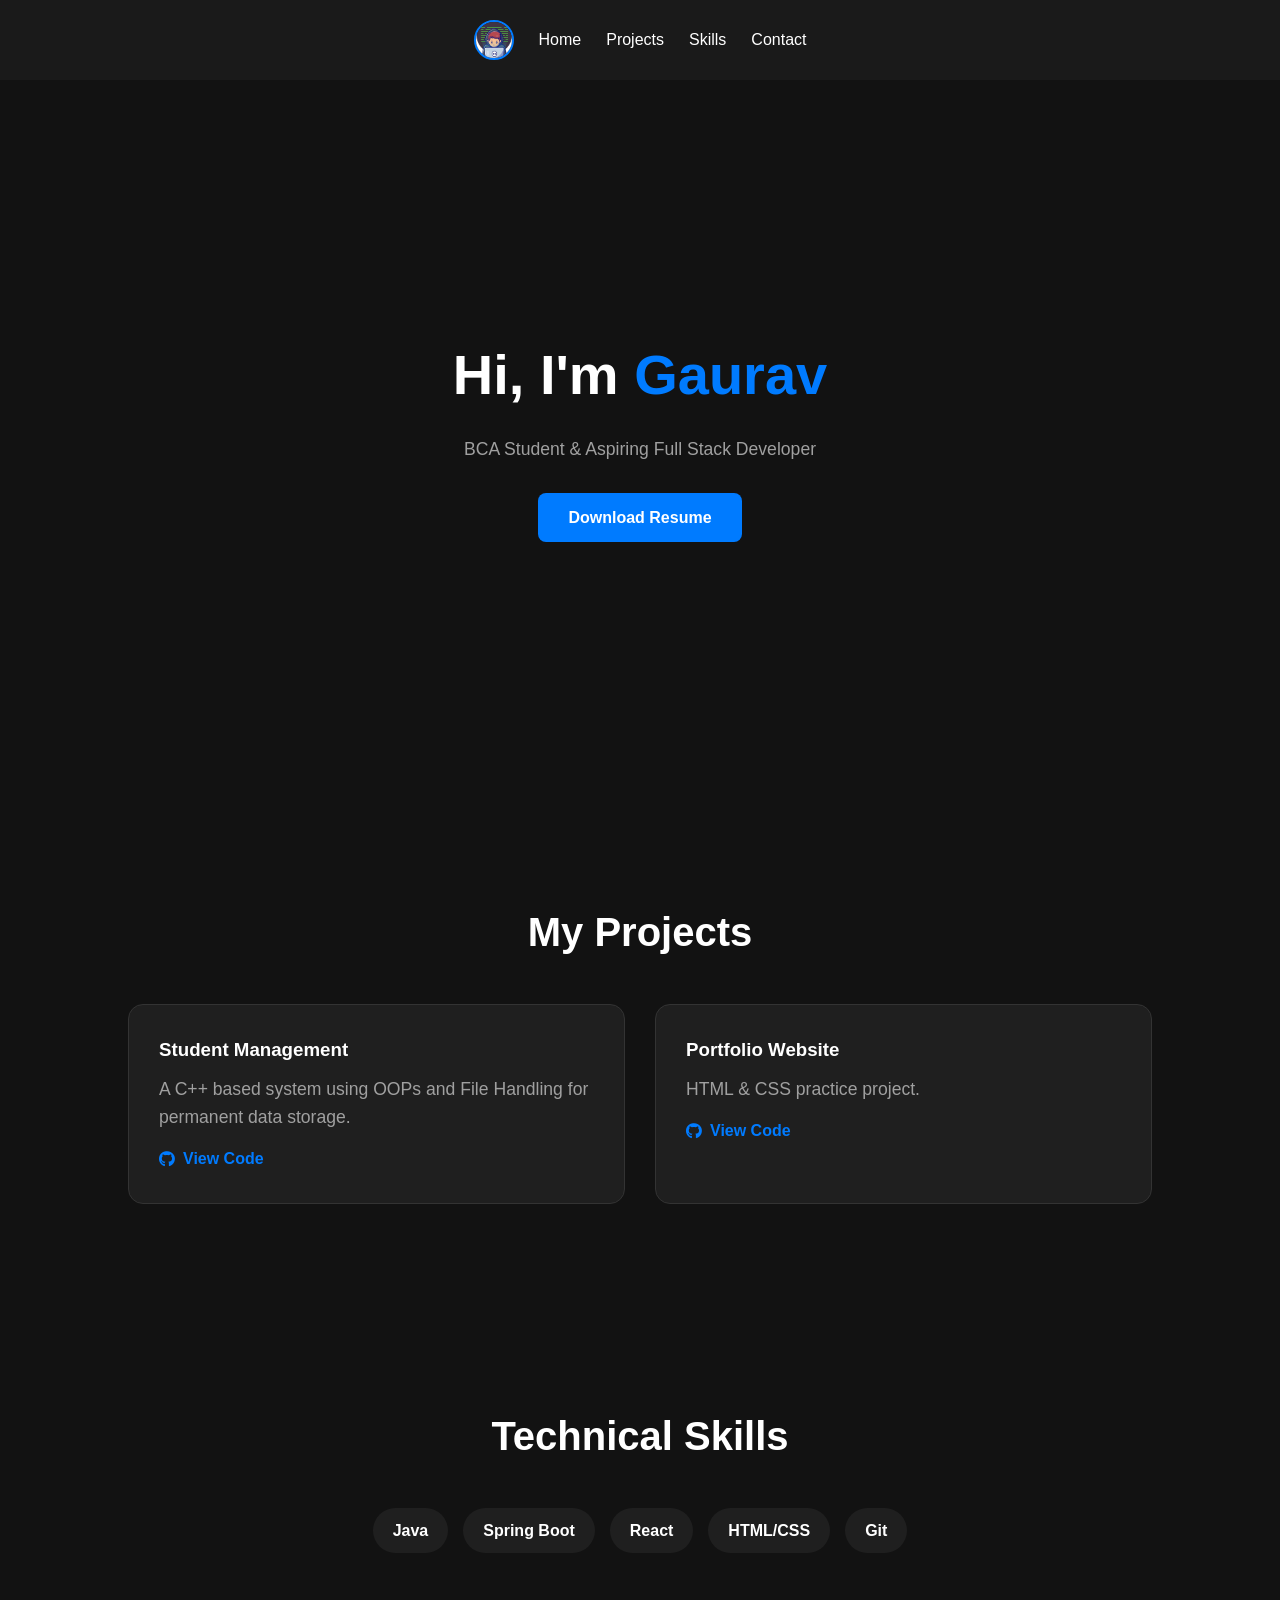
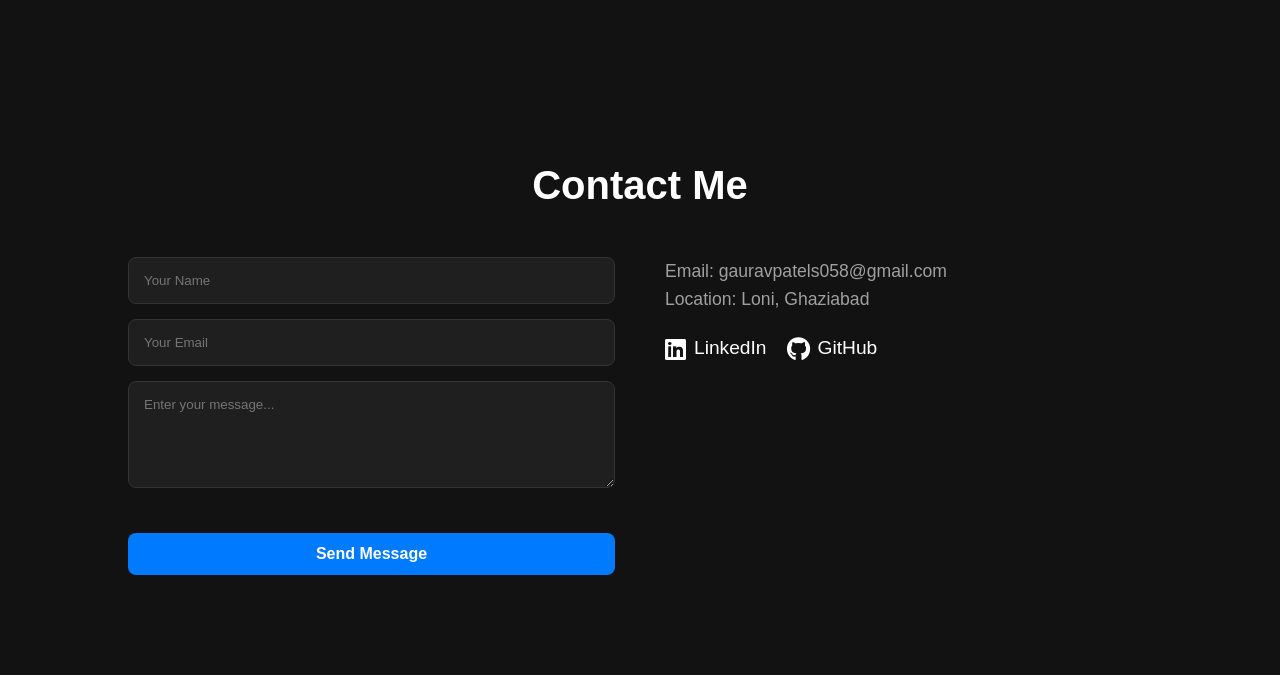
==== index.html @ ac38f70b "Rename index1.html to index.html" ====
<!DOCTYPE html>
<html lang="en">
<head>
    <meta charset="UTF-8">
    <meta name="viewport" content="width=device-width, initial-scale=1.0">
    <title>Gaurav | Full Stack Developer</title>

    <!-- CSS -->
    <link rel="stylesheet" href="index1.css">

    <!-- Better Fonts -->
    <link href="https://fonts.googleapis.com/css2?family=Montserrat:wght@400;600;700&family=Inter:wght@400;500&display=swap" rel="stylesheet">

    <!-- Icons -->
    <link rel="stylesheet" href="https://cdnjs.cloudflare.com/ajax/libs/font-awesome/6.0.0/css/all.min.css">
</head>

<body>

<!-- ================= NAVBAR ================= -->
<header class="navbar">
    <div class="container">

        <div class="logo">
            <a href="code 02.jpg" target="_blank" rel="noopener noreferrer" class="nav-img-link">
                <img src="code 02.jpg" id="profilePic" alt="Gaurav profile picture" class="nav-profile-img">
            </a>
        </div>

        <nav aria-label="Main Navigation">

            <!-- Menu Toggle -->
            <div class="menu-toggle" id="menuToggle">
                <i class="fa-solid fa-bars"></i>
            </div>

            <!-- Nav Links -->
            <ul class="nav-links" id="navLinks">
                <li><a href="#home">Home</a></li>
                <li><a href="#projects">Projects</a></li>
                <li><a href="#skills">Skills</a></li>
                <li><a href="#contact">Contact</a></li>
            </ul>

        </nav>

    </div>
</header>

<!-- ================= MAIN ================= -->
<main>

    <!-- HERO -->
    <section id="home" class="hero">
        <div class="container hero-content">
            <h1>Hi, I'm <span>Gaurav</span></h1>
            <p>BCA Student & Aspiring Full Stack Developer</p>
            <a href="Gaurav-Resume.png" download class="btn">Download Resume</a>
        </div>
    </section>

    <!-- PROJECTS -->
    <section id="projects" class="reveal">
        <div class="container">
            <h2>My Projects</h2>

            <div class="project-container">

                <div class="project-card">
                    <h3>Student Management</h3>
                    <p>A C++ based system using OOPs and File Handling for permanent data storage.</p>
                    <a href="https://github.com/gauravpatels058-lab/Student-Management-System-CPP" target="_blank" rel="noopener noreferrer" class="project-link">
                        <i class="fa-brands fa-github"></i> View Code
                    </a>
                </div>

                <div class="project-card">
                    <h3>Portfolio Website</h3>
                    <p>HTML & CSS practice project.</p>
                    <a href="https://github.com/gauravpatels058-lab/first-portfolio" target="_blank" rel="noopener noreferrer" class="project-link">
                        <i class="fa-brands fa-github"></i> View Code
                    </a>
                </div>

            </div>
        </div>
    </section>

    <!-- SKILLS -->
    <section id="skills" class="reveal">
        <div class="container">
            <h2>Technical Skills</h2>

            <div class="skills-container">
                <span class="skill-tag">Java</span>
                <span class="skill-tag">Spring Boot</span>
                <span class="skill-tag">React</span>
                <span class="skill-tag">HTML/CSS</span>
                <span class="skill-tag">Git</span>
            </div>
        </div>
    </section>

    <!-- CONTACT -->
    <section id="contact" class="reveal">
        <div class="container">
            <h2>Contact Me</h2>

            <div class="contact-container">

                <form action="https://formspree.io/f/xykdvyon" method="POST" class="contact-form">
                    <input type="text" name="name" placeholder="Your Name" required>
                    <input type="email" name="email" placeholder="Your Email" required>
                    <textarea name="message" placeholder="Enter your message..." rows="5" required></textarea>
                    <button type="submit" class="btn">Send Message</button>
                </form>

                <div class="contact-info">
                    <p>Email: gauravpatels058@gmail.com</p>
                    <p>Location: Loni, Ghaziabad</p>

                    <div class="social-icons">
                        <a href="https://www.linkedin.com/" target="_blank" rel="noopener noreferrer">
                            <i class="fa-brands fa-linkedin"></i> LinkedIn
                        </a>

                        <a href="https://github.com/" target="_blank" rel="noopener noreferrer">
                            <i class="fa-brands fa-github"></i> GitHub
                        </a>
                    </div>
                </div>

            </div>
        </div>
    </section>

</main>

<!-- JS -->
<script src="index1.js"></script>

</body>
</html>
---- index1.css ----
/* ===================== 1. VARIABLES ===================== */
:root {
    --primary-color: #007bff;
    --primary-dark: #0056b3;
    --bg-dark: #121212;
    --bg-card: #1f1f1f;
    --text-white: #ffffff;
    --text-grey: #a0a0a0;
    --font-main: 'Poppins', sans-serif;
}

/* ===================== 2. RESET ===================== */
* {
    margin: 0;
    padding: 0;
    box-sizing: border-box;
}

/* ===================== 3. BASE ===================== */
html {
    scroll-behavior: smooth;
}

body {
    font-family: var(--font-main);
    background-color: var(--bg-dark);
    color: var(--text-white);
    line-height: 1.6;
}

/* ===================== 4. TYPOGRAPHY ===================== */
h1 {
    font-size: 3.5rem;
    font-weight: 700;
    margin-bottom: 15px;
}

h2 {
    font-size: 2.5rem;
    margin-bottom: 40px;
    text-align: center;
}

p {
    color: var(--text-grey);
    font-size: 1.1rem;
}

/* ===================== 5. LAYOUT ===================== */
section {
    padding: 100px 10%;
}

/* ===================== 6. NAVBAR ===================== */

.menu-toggle {
    display: none;
    font-size: 1.5rem;
    cursor: pointer;
}

.navbar {
    display: flex;
    justify-content: space-between;
    align-items: center;
    padding: 20px 10%;
    background: #1a1a1a;
    position: sticky;
    top: 0;
    z-index: 1000;
}

.logo {
    display: flex;
    align-items: center;
    gap: 10px;
}

.nav-img-link {
    display: flex;
    align-items: center;
}

.nav-profile-img {
    width: 40px;
    height: 40px;
    border-radius: 50%;
    object-fit: cover;
    border: 2px solid var(--primary-color);
    transition: transform 0.3s ease;
}

.nav-profile-img:hover {
    transform: scale(1.1);
    cursor: pointer;
}

.nav-links {
    display: flex;
    list-style: none;
}

.nav-links li {
    margin-left: 25px;
}

.nav-links a {
    color: var(--text-white);
    text-decoration: none;
    position: relative;
    font-weight: 400;
    transition: color 0.3s;
}

.nav-links a:hover {
    color: var(--primary-color);
}

.nav-links a::after {
    content: '';
    position: absolute;
    width: 0;
    height: 2px;
    bottom: -5px;
    left: 0;
    background-color: var(--primary-color);
    transition: width 0.3s;
}

.nav-links a:hover::after {
    width: 100%;
}

/* ===================== 7. HERO ===================== */
.hero {
    min-height: 80vh;
    display: flex;
    justify-content: center;
    align-items: center;
    text-align: center;
}

.hero h1 span,
.hero p span {
    color: var(--primary-color);
}

/* ===================== 8. BUTTON ===================== */
.btn {
    display: inline-block;
    text-decoration: none;
    margin-top: 30px;
    padding: 12px 30px;
    background-color: var(--primary-color);
    color: white;
    border: none;
    border-radius: 8px;
    font-size: 1rem;
    font-weight: 600;
    cursor: pointer;
    transition: transform 0.3s ease, background-color 0.3s ease;
    position: relative;
    overflow: hidden;
}

.btn:hover {
    background-color: var(--primary-dark);
    transform: scale(1.05);
}

.btn::before{
    content: "";
    position: absolute;
    top: 0;
    left: -100%;
    width: 100%;
    height: 100%;
    background: rgba(255,255,255,0.2);
    transition: 0.4s;
}

.btn:hover::before {
    left: 100%;
}

/* ===================== 9. PROJECTS ===================== */
.project-container {
    display: grid;
    grid-template-columns: repeat(auto-fit, minmax(300px, 1fr));
    gap: 30px;
}

.project-card {
    background: var(--bg-card);
    padding: 30px;
    border-radius: 15px;
    border: 1px solid #333;
    transition: transform 0.4s ease, box-shadow 0.4s ease;
}

.project-card:hover {
    transform: translateY(-10px);
    border-color: var(--primary-color);
    box-shadow: 0 10px 30px rgba(0, 123, 255, 0.1);
}

.project-card h3 {
    margin-bottom: 10px;
}

.project-link {
    display: inline-flex;
    align-items: center;
    gap: 8px;
    margin-top: 15px;
    font-weight: 600;
    color: var(--primary-color);
    text-decoration: none;
    transition: transform 0.3s;
}

.project-link:hover {
    text-decoration: underline;
    transform: translateX(5px);
}

/* ===================== 10. SKILLS ===================== */
.skills-container {
    display: flex;
    justify-content: center;
    gap: 15px;
    flex-wrap: wrap;
}

.skill-tag {
    background: var(--bg-card);
    padding: 10px 20px;
    border-radius: 50px;
    font-weight: 600;
}

/* ===================== 11. CONTACT ===================== */
.contact-container {
    display: flex;
    gap: 50px;
    justify-content: center;
    align-items: flex-start;
    flex-wrap: wrap;
}

.contact-form {
    flex: 1;
    min-width: 300px;
    display: flex;
    flex-direction: column;
    gap: 15px;
}

.contact-form input,
.contact-form textarea {
    padding: 15px;
    background: var(--bg-card);
    border: 1px solid #333;
    border-radius: 8px;
    color: white;
    font-family: inherit;
}

.contact-form input:focus,
.contact-form textarea:focus {
    border-color: var(--primary-color);
    outline: none;
}

.contact-info {
    flex: 1;
    min-width: 300px;
    text-align: left;
}

.social-icons {
    display: flex;
    gap: 20px;
    margin-top: 20px;
}

.social-icons a {
    color: var(--text-white);
    text-decoration: none;
    font-size: 1.2rem;
    display: flex;
    align-items: center;
    gap: 8px;
    transition: transform 0.3s, color 0.3s;
}

.social-icons a:hover {
    color: var(--primary-color);
    transform: translateY(-3px);
}

.social-icons i {
    font-size: 1.5rem;
}

.container {
    max-width: 1200px;
    margin: auto;
}

.navbar .container{
    display: flex;
    justify-content: space-between;
    align-items: center;
}

.navbar.scrolled {
    box-shadow: 0 5px 20px rgba(0,0,0,0.3);
}

.reveal {
    opacity: 0;
    transform: translateY(50px);
    transition: all 0.6s ease;
}

.reveal.active {
    opacity: 1;
    transform: translateY(0);
}
/* ===================== 12. MEDIA QUERY ===================== */
@media (max-width: 768px) {
    .menu-toggle{
        display: block;
    }

    .navbar {
        padding: 10px 5%;
        gap: 10px;
    }

    .nav-links {
        gap: 10px;
        font-size: 0.85rem;
        position:absolute;
        top: 70px;
        right: 0;
        background: #1a1a1a;
        width: 100%;
        flex-direction: column;
        align-items: center;
        display: none;
        padding: 20px 0;
    }

    .nav-links.active {
        display: flex;
    }

    .nav-links li {
        margin-left: 0;
    }

    .hero h1 {
        font-size: 2rem;
    }

    .project-container {
        grid-template-columns: 1fr;
    }

    .contact-container {
        flex-direction: column;
    }
}
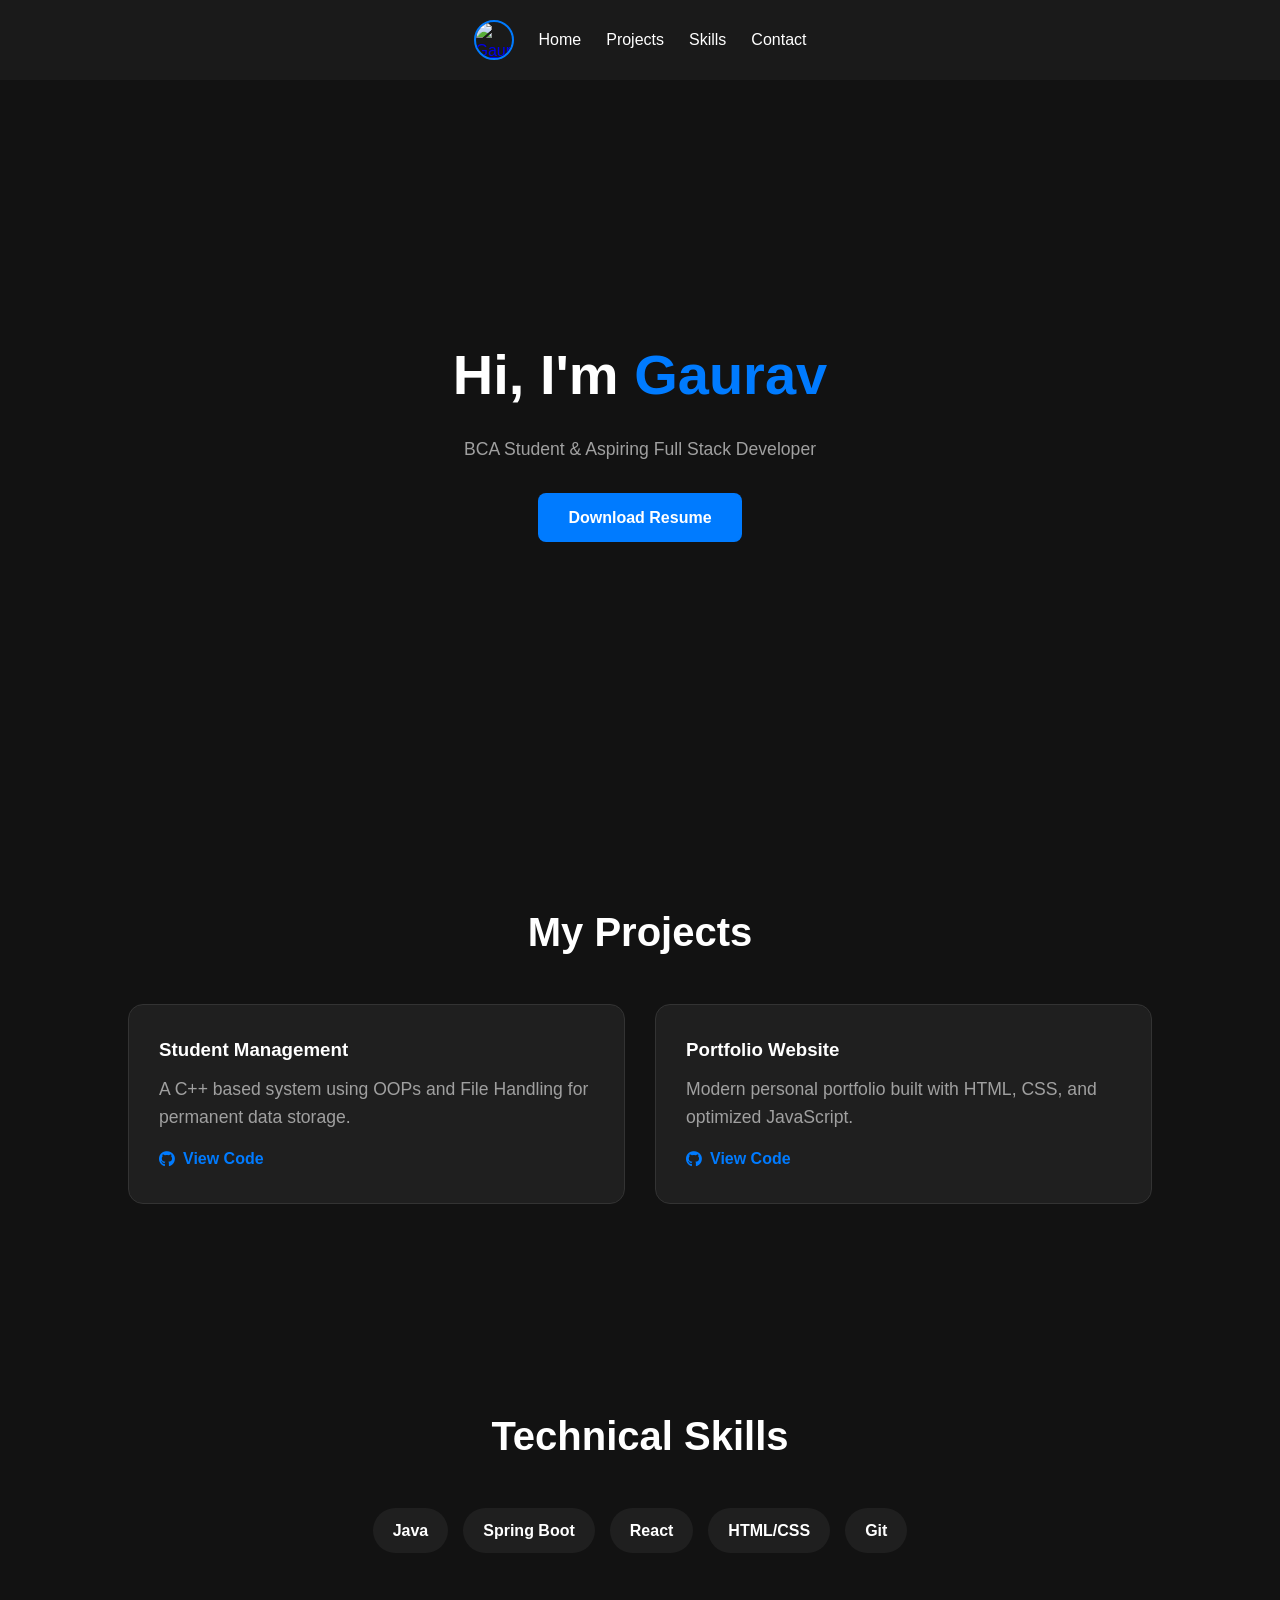
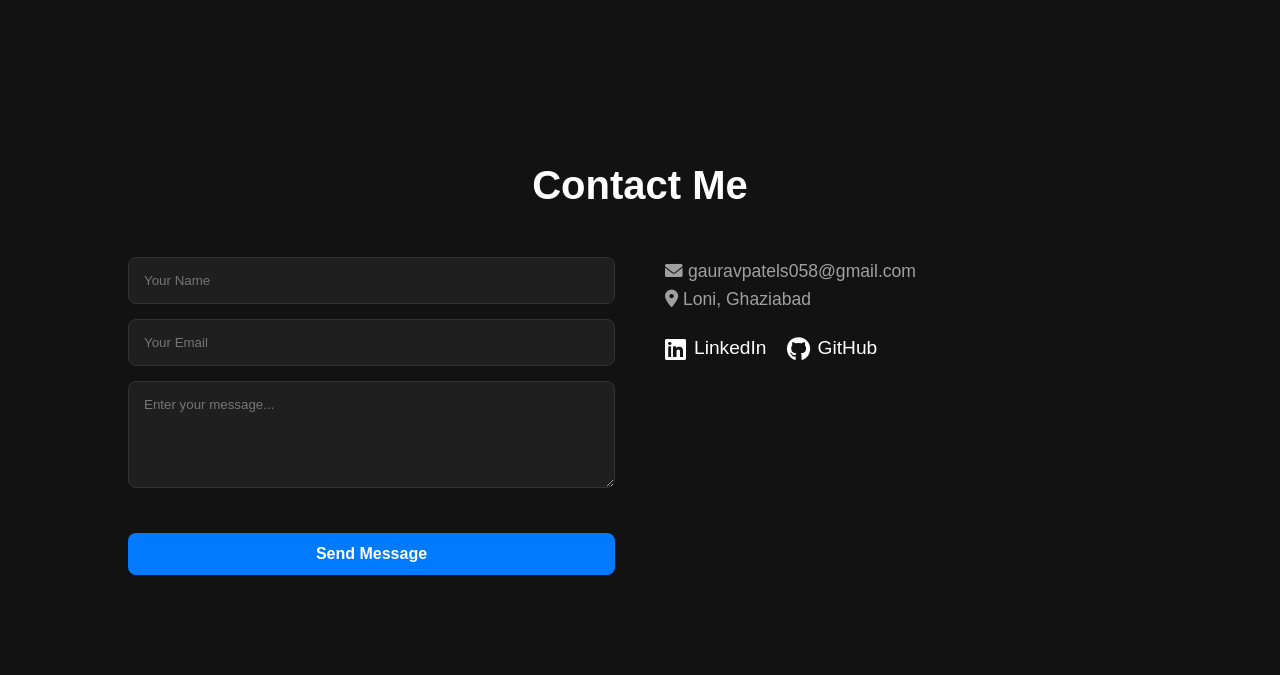
==== commit 1ebf92d6: "Update index.html" ====
--- a/index.html
+++ b/index.html
@@ -4,58 +4,52 @@
     <meta charset="UTF-8">
     <meta name="viewport" content="width=device-width, initial-scale=1.0">
     <title>Gaurav | Full Stack Developer</title>
+    
+    <!-- SEO Meta Tags -->
+    <meta name="description" content="Portfolio of Gaurav, a BCA student and aspiring Full Stack Developer specializing in Java, Spring Boot, and React.">
+    <meta name="author" content="Gaurav Kumar">
 
     <!-- CSS -->
     <link rel="stylesheet" href="index1.css">
 
-    <!-- Better Fonts -->
+    <!-- Fonts -->
     <link href="https://fonts.googleapis.com/css2?family=Montserrat:wght@400;600;700&family=Inter:wght@400;500&display=swap" rel="stylesheet">
-
-    <!-- Icons -->
     <link rel="stylesheet" href="https://cdnjs.cloudflare.com/ajax/libs/font-awesome/6.0.0/css/all.min.css">
 </head>
 
 <body>
 
-<!-- ================= NAVBAR ================= -->
 <header class="navbar">
     <div class="container">
-
         <div class="logo">
-            <a href="code 02.jpg" target="_blank" rel="noopener noreferrer" class="nav-img-link">
-                <img src="code 02.jpg" id="profilePic" alt="Gaurav profile picture" class="nav-profile-img">
+            <!-- Ensure image name is 'profile-pic.jpg' or update path here -->
+            <a href="index.html" class="nav-img-link">
+                <img src="profile-pic.jpg" id="profilePic" alt="Gaurav Profile" class="nav-profile-img">
             </a>
         </div>
 
         <nav aria-label="Main Navigation">
-
-            <!-- Menu Toggle -->
-            <div class="menu-toggle" id="menuToggle">
+            <div class="menu-toggle" id="menuToggle" aria-label="Open Menu">
                 <i class="fa-solid fa-bars"></i>
             </div>
 
-            <!-- Nav Links -->
             <ul class="nav-links" id="navLinks">
                 <li><a href="#home">Home</a></li>
                 <li><a href="#projects">Projects</a></li>
                 <li><a href="#skills">Skills</a></li>
                 <li><a href="#contact">Contact</a></li>
             </ul>
-
         </nav>
-
     </div>
 </header>
 
-<!-- ================= MAIN ================= -->
 <main>
-
     <!-- HERO -->
     <section id="home" class="hero">
         <div class="container hero-content">
             <h1>Hi, I'm <span>Gaurav</span></h1>
             <p>BCA Student & Aspiring Full Stack Developer</p>
-            <a href="Gaurav-Resume.png" download class="btn">Download Resume</a>
+            <a href="Gaurav-Resume.pdf" download class="btn">Download Resume</a>
         </div>
     </section>
 
@@ -63,9 +57,7 @@
     <section id="projects" class="reveal">
         <div class="container">
             <h2>My Projects</h2>
-
             <div class="project-container">
-
                 <div class="project-card">
                     <h3>Student Management</h3>
                     <p>A C++ based system using OOPs and File Handling for permanent data storage.</p>
@@ -76,12 +68,11 @@
 
                 <div class="project-card">
                     <h3>Portfolio Website</h3>
-                    <p>HTML & CSS practice project.</p>
+                    <p>Modern personal portfolio built with HTML, CSS, and optimized JavaScript.</p>
                     <a href="https://github.com/gauravpatels058-lab/first-portfolio" target="_blank" rel="noopener noreferrer" class="project-link">
                         <i class="fa-brands fa-github"></i> View Code
                     </a>
                 </div>
-
             </div>
         </div>
     </section>
@@ -90,7 +81,6 @@
     <section id="skills" class="reveal">
         <div class="container">
             <h2>Technical Skills</h2>
-
             <div class="skills-container">
                 <span class="skill-tag">Java</span>
                 <span class="skill-tag">Spring Boot</span>
@@ -105,9 +95,7 @@
     <section id="contact" class="reveal">
         <div class="container">
             <h2>Contact Me</h2>
-
             <div class="contact-container">
-
                 <form action="https://formspree.io/f/xykdvyon" method="POST" class="contact-form">
                     <input type="text" name="name" placeholder="Your Name" required>
                     <input type="email" name="email" placeholder="Your Email" required>
@@ -116,28 +104,18 @@
                 </form>
 
                 <div class="contact-info">
-                    <p>Email: gauravpatels058@gmail.com</p>
-                    <p>Location: Loni, Ghaziabad</p>
-
+                    <p><i class="fa-solid fa-envelope"></i> gauravpatels058@gmail.com</p>
+                    <p><i class="fa-solid fa-location-dot"></i> Loni, Ghaziabad</p>
                     <div class="social-icons">
-                        <a href="https://www.linkedin.com/" target="_blank" rel="noopener noreferrer">
-                            <i class="fa-brands fa-linkedin"></i> LinkedIn
-                        </a>
-
-                        <a href="https://github.com/" target="_blank" rel="noopener noreferrer">
-                            <i class="fa-brands fa-github"></i> GitHub
-                        </a>
+                        <a href="#" target="_blank" rel="noopener noreferrer"><i class="fa-brands fa-linkedin"></i> LinkedIn</a>
+                        <a href="#" target="_blank" rel="noopener noreferrer"><i class="fa-brands fa-github"></i> GitHub</a>
                     </div>
                 </div>
-
             </div>
         </div>
     </section>
-
 </main>
 
-<!-- JS -->
 <script src="index1.js"></script>
-
 </body>
 </html>
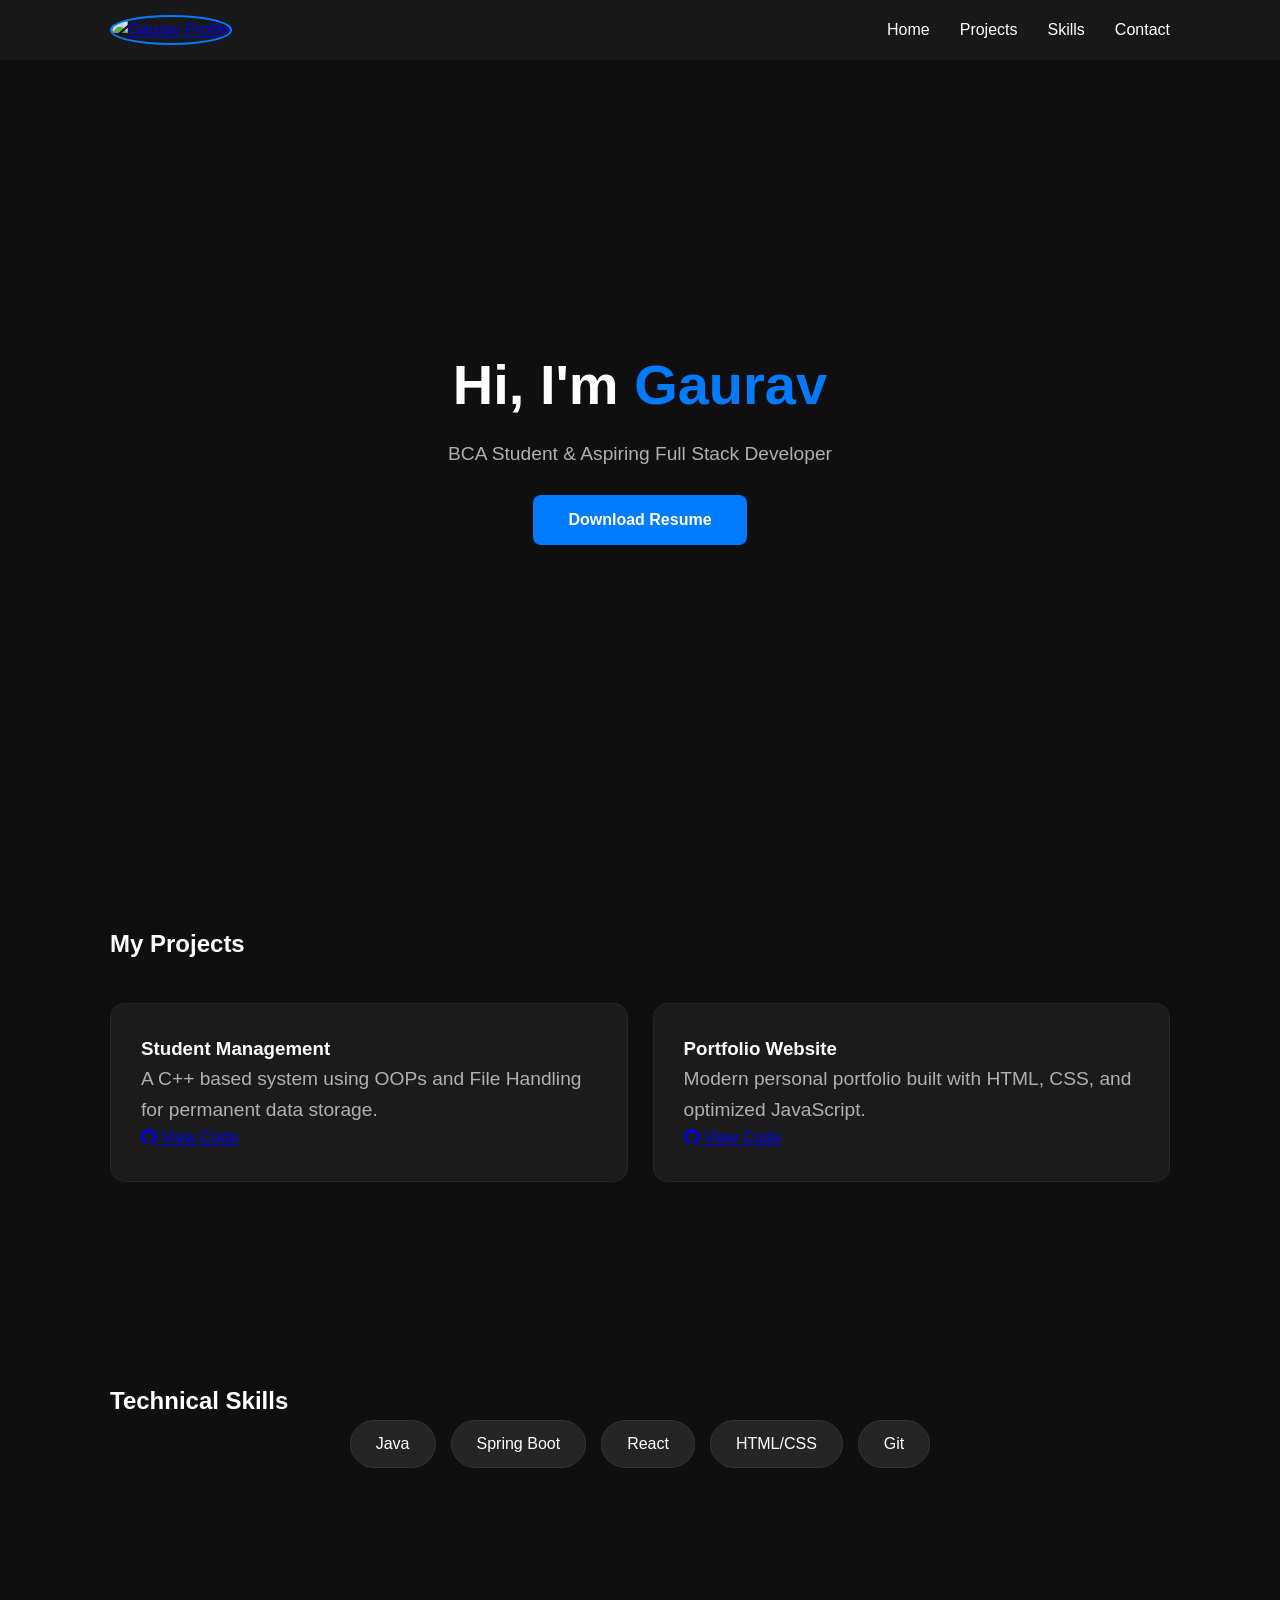
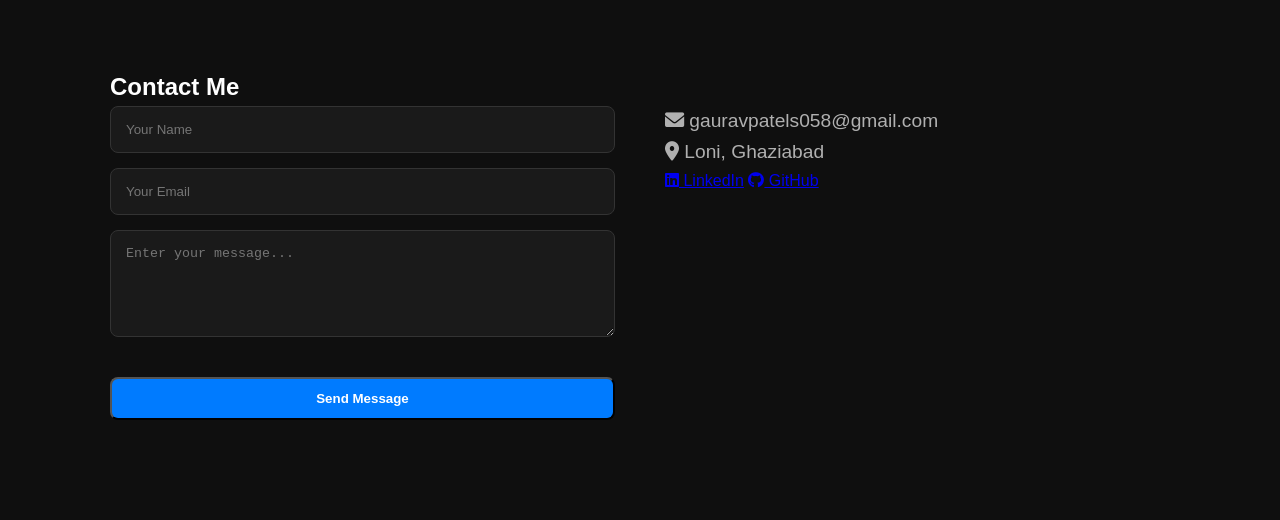
==== commit 0c5dc58f: "Update index.html" ====
--- a/index.html
+++ b/index.html
@@ -24,7 +24,7 @@
         <div class="logo">
             <!-- Ensure image name is 'profile-pic.jpg' or update path here -->
             <a href="index.html" class="nav-img-link">
-                <img src="profile-pic.jpg" id="profilePic" alt="Gaurav Profile" class="nav-profile-img">
+                <img src="code02.jpg" id="profilePic" alt="Gaurav Profile" class="nav-profile-img">
             </a>
         </div>
 
--- a/index1.css
+++ b/index1.css
@@ -2,21 +2,20 @@
 :root {
     --primary-color: #007bff;
     --primary-dark: #0056b3;
-    --bg-dark: #121212;
-    --bg-card: #1f1f1f;
+    --bg-dark: #0f0f0f;
+    --bg-card: rgba(31, 31, 31, 0.8);
     --text-white: #ffffff;
-    --text-grey: #a0a0a0;
-    --font-main: 'Poppins', sans-serif;
-}
-
-/* ===================== 2. RESET ===================== */
+    --text-grey: #b0b0b0;
+    --font-main: 'Inter', sans-serif;
+}
+
+/* ===================== 2. RESET & BASE ===================== */
 * {
     margin: 0;
     padding: 0;
     box-sizing: border-box;
 }
 
-/* ===================== 3. BASE ===================== */
 html {
     scroll-behavior: smooth;
 }
@@ -26,32 +25,60 @@
     background-color: var(--bg-dark);
     color: var(--text-white);
     line-height: 1.6;
-}
-
-/* ===================== 4. TYPOGRAPHY ===================== */
-h1 {
-    font-size: 3.5rem;
-    font-weight: 700;
-    margin-bottom: 15px;
-}
-
-h2 {
-    font-size: 2.5rem;
-    margin-bottom: 40px;
-    text-align: center;
-}
-
-p {
-    color: var(--text-grey);
-    font-size: 1.1rem;
-}
-
-/* ===================== 5. LAYOUT ===================== */
-section {
-    padding: 100px 10%;
-}
-
-/* ===================== 6. NAVBAR ===================== */
+    overflow-x: hidden;
+}
+
+.container {
+    max-width: 1100px;
+    margin: auto;
+    padding: 0 20px;
+}
+
+/* ===================== 3. NAVBAR ===================== */
+.navbar {
+    background: rgba(26, 26, 26, 0.95);
+    backdrop-filter: blur(10px);
+    padding: 15px 0;
+    position: sticky;
+    top: 0;
+    z-index: 1000;
+    transition: box-shadow 0.3s;
+}
+
+.navbar.scrolled {
+    box-shadow: 0 4px 20px rgba(0,0,0,0.4);
+}
+
+.navbar .container {
+    display: flex;
+    justify-content: space-between;
+    align-items: center;
+}
+
+.nav-profile-img {
+    width: 45px;
+    height: 45px;
+    border-radius: 50%;
+    border: 2px solid var(--primary-color);
+    transition: 0.3s;
+}
+
+.nav-links {
+    display: flex;
+    list-style: none;
+    gap: 30px;
+}
+
+.nav-links a {
+    color: var(--text-white);
+    text-decoration: none;
+    font-weight: 500;
+    transition: 0.3s;
+}
+
+.nav-links a:hover {
+    color: var(--primary-color);
+}
 
 .menu-toggle {
     display: none;
@@ -59,317 +86,131 @@
     cursor: pointer;
 }
 
-.navbar {
-    display: flex;
-    justify-content: space-between;
-    align-items: center;
-    padding: 20px 10%;
-    background: #1a1a1a;
-    position: sticky;
-    top: 0;
-    z-index: 1000;
-}
-
-.logo {
-    display: flex;
-    align-items: center;
-    gap: 10px;
-}
-
-.nav-img-link {
-    display: flex;
-    align-items: center;
-}
-
-.nav-profile-img {
-    width: 40px;
-    height: 40px;
-    border-radius: 50%;
-    object-fit: cover;
-    border: 2px solid var(--primary-color);
-    transition: transform 0.3s ease;
-}
-
-.nav-profile-img:hover {
-    transform: scale(1.1);
-    cursor: pointer;
-}
-
-.nav-links {
-    display: flex;
-    list-style: none;
-}
-
-.nav-links li {
-    margin-left: 25px;
-}
-
-.nav-links a {
-    color: var(--text-white);
-    text-decoration: none;
-    position: relative;
-    font-weight: 400;
-    transition: color 0.3s;
-}
-
-.nav-links a:hover {
-    color: var(--primary-color);
-}
-
-.nav-links a::after {
-    content: '';
-    position: absolute;
-    width: 0;
-    height: 2px;
-    bottom: -5px;
-    left: 0;
-    background-color: var(--primary-color);
-    transition: width 0.3s;
-}
-
-.nav-links a:hover::after {
-    width: 100%;
-}
-
-/* ===================== 7. HERO ===================== */
+/* ===================== 4. HERO & SECTIONS ===================== */
+section {
+    padding: 100px 0;
+}
+
 .hero {
-    min-height: 80vh;
-    display: flex;
-    justify-content: center;
+    height: 85vh;
+    display: flex;
     align-items: center;
     text-align: center;
 }
 
-.hero h1 span,
-.hero p span {
-    color: var(--primary-color);
-}
-
-/* ===================== 8. BUTTON ===================== */
+h1 { font-size: 3.5rem; margin-bottom: 10px; }
+h1 span { color: var(--primary-color); }
+p { color: var(--text-grey); font-size: 1.2rem; }
+
 .btn {
     display: inline-block;
+    padding: 12px 35px;
+    background: var(--primary-color);
+    color: white;
     text-decoration: none;
-    margin-top: 30px;
-    padding: 12px 30px;
-    background-color: var(--primary-color);
-    color: white;
-    border: none;
     border-radius: 8px;
-    font-size: 1rem;
     font-weight: 600;
-    cursor: pointer;
-    transition: transform 0.3s ease, background-color 0.3s ease;
-    position: relative;
-    overflow: hidden;
+    margin-top: 25px;
+    transition: 0.3s;
 }
 
 .btn:hover {
-    background-color: var(--primary-dark);
-    transform: scale(1.05);
-}
-
-.btn::before{
-    content: "";
-    position: absolute;
-    top: 0;
-    left: -100%;
-    width: 100%;
-    height: 100%;
-    background: rgba(255,255,255,0.2);
-    transition: 0.4s;
-}
-
-.btn:hover::before {
-    left: 100%;
-}
-
-/* ===================== 9. PROJECTS ===================== */
+    transform: translateY(-3px);
+    background: var(--primary-dark);
+}
+
+/* ===================== 5. PROJECT CARDS ===================== */
 .project-container {
     display: grid;
     grid-template-columns: repeat(auto-fit, minmax(300px, 1fr));
-    gap: 30px;
+    gap: 25px;
+    margin-top: 40px;
 }
 
 .project-card {
     background: var(--bg-card);
     padding: 30px;
     border-radius: 15px;
-    border: 1px solid #333;
-    transition: transform 0.4s ease, box-shadow 0.4s ease;
+    border: 1px solid rgba(255,255,255,0.05);
+    transition: 0.4s;
 }
 
 .project-card:hover {
     transform: translateY(-10px);
     border-color: var(--primary-color);
-    box-shadow: 0 10px 30px rgba(0, 123, 255, 0.1);
-}
-
-.project-card h3 {
-    margin-bottom: 10px;
-}
-
-.project-link {
-    display: inline-flex;
-    align-items: center;
-    gap: 8px;
-    margin-top: 15px;
-    font-weight: 600;
-    color: var(--primary-color);
-    text-decoration: none;
-    transition: transform 0.3s;
-}
-
-.project-link:hover {
-    text-decoration: underline;
-    transform: translateX(5px);
-}
-
-/* ===================== 10. SKILLS ===================== */
+}
+
+/* ===================== 6. SKILLS & CONTACT ===================== */
 .skills-container {
     display: flex;
+    flex-wrap: wrap;
+    gap: 15px;
     justify-content: center;
-    gap: 15px;
-    flex-wrap: wrap;
 }
 
 .skill-tag {
-    background: var(--bg-card);
-    padding: 10px 20px;
+    background: #252525;
+    padding: 10px 25px;
     border-radius: 50px;
-    font-weight: 600;
-}
-
-/* ===================== 11. CONTACT ===================== */
+    border: 1px solid #333;
+}
+
 .contact-container {
-    display: flex;
+    display: grid;
+    grid-template-columns: 1fr 1fr;
     gap: 50px;
-    justify-content: center;
-    align-items: flex-start;
-    flex-wrap: wrap;
 }
 
 .contact-form {
-    flex: 1;
-    min-width: 300px;
     display: flex;
     flex-direction: column;
     gap: 15px;
 }
 
-.contact-form input,
-.contact-form textarea {
+.contact-form input, .contact-form textarea {
     padding: 15px;
-    background: var(--bg-card);
+    background: #1a1a1a;
     border: 1px solid #333;
+    color: white;
     border-radius: 8px;
-    color: white;
-    font-family: inherit;
-}
-
-.contact-form input:focus,
-.contact-form textarea:focus {
-    border-color: var(--primary-color);
-    outline: none;
-}
-
-.contact-info {
-    flex: 1;
-    min-width: 300px;
-    text-align: left;
-}
-
-.social-icons {
-    display: flex;
-    gap: 20px;
-    margin-top: 20px;
-}
-
-.social-icons a {
-    color: var(--text-white);
-    text-decoration: none;
-    font-size: 1.2rem;
-    display: flex;
-    align-items: center;
-    gap: 8px;
-    transition: transform 0.3s, color 0.3s;
-}
-
-.social-icons a:hover {
-    color: var(--primary-color);
-    transform: translateY(-3px);
-}
-
-.social-icons i {
-    font-size: 1.5rem;
-}
-
-.container {
-    max-width: 1200px;
-    margin: auto;
-}
-
-.navbar .container{
-    display: flex;
-    justify-content: space-between;
-    align-items: center;
-}
-
-.navbar.scrolled {
-    box-shadow: 0 5px 20px rgba(0,0,0,0.3);
-}
-
+}
+
+/* ===================== 7. ANIMATIONS & MOBILE ===================== */
 .reveal {
     opacity: 0;
-    transform: translateY(50px);
-    transition: all 0.6s ease;
+    transform: translateY(30px);
+    transition: all 0.8s ease-out;
 }
 
 .reveal.active {
     opacity: 1;
     transform: translateY(0);
 }
-/* ===================== 12. MEDIA QUERY ===================== */
+
 @media (max-width: 768px) {
-    .menu-toggle{
-        display: block;
+    h1 { font-size: 2.5rem; }
+    .menu-toggle { display: block; }
+    
+    .nav-links {
+        position: absolute;
+        top: 100%;
+        left: 0;
+        width: 100%;
+        background: #1a1a1a;
+        flex-direction: column;
+        text-align: center;
+        padding: 30px 0;
+        opacity: 0;
+        transform: translateY(-20px);
+        pointer-events: none;
+        transition: 0.4s;
     }
 
-    .navbar {
-        padding: 10px 5%;
-        gap: 10px;
+    .nav-links.active {
+        opacity: 1;
+        transform: translateY(0);
+        pointer-events: auto;
     }
 
-    .nav-links {
-        gap: 10px;
-        font-size: 0.85rem;
-        position:absolute;
-        top: 70px;
-        right: 0;
-        background: #1a1a1a;
-        width: 100%;
-        flex-direction: column;
-        align-items: center;
-        display: none;
-        padding: 20px 0;
-    }
-
-    .nav-links.active {
-        display: flex;
-    }
-
-    .nav-links li {
-        margin-left: 0;
-    }
-
-    .hero h1 {
-        font-size: 2rem;
-    }
-
-    .project-container {
-        grid-template-columns: 1fr;
-    }
-
-    .contact-container {
-        flex-direction: column;
-    }
-}
+    .contact-container { grid-template-columns: 1fr; }
+}
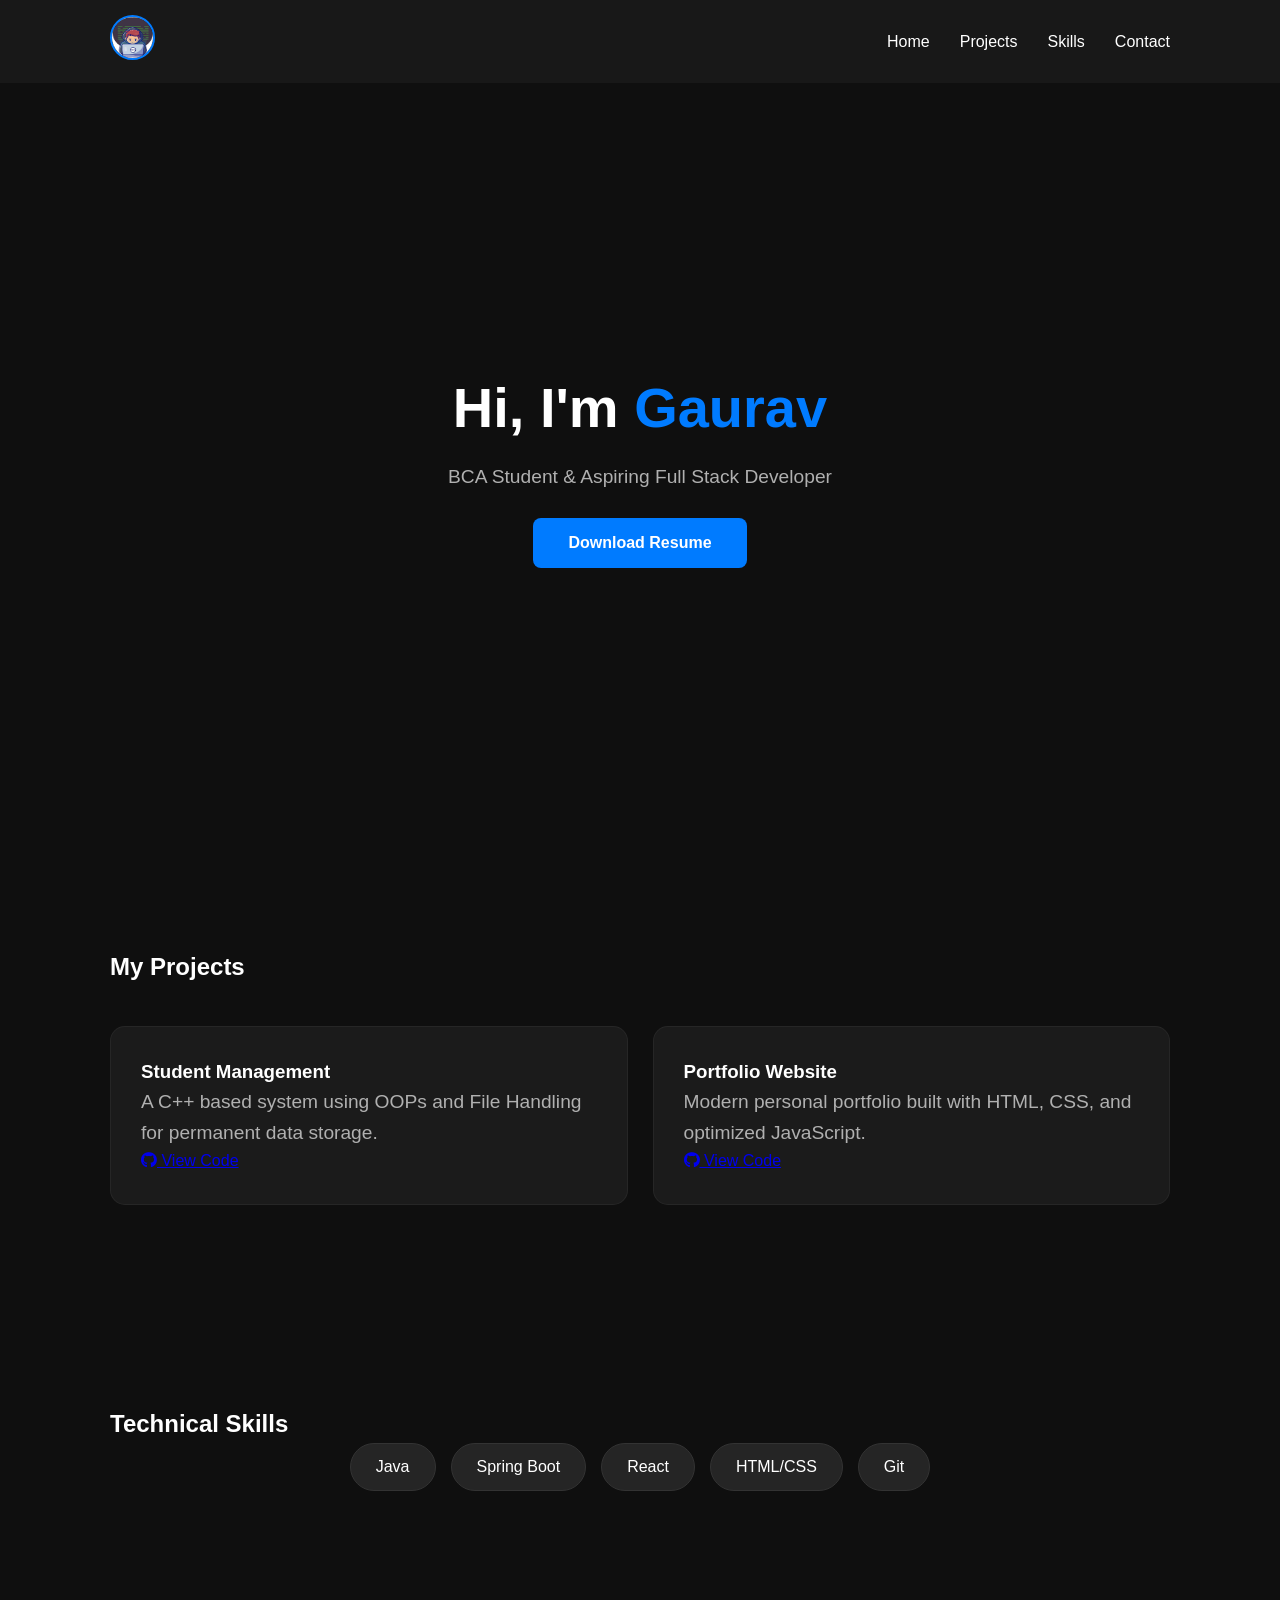
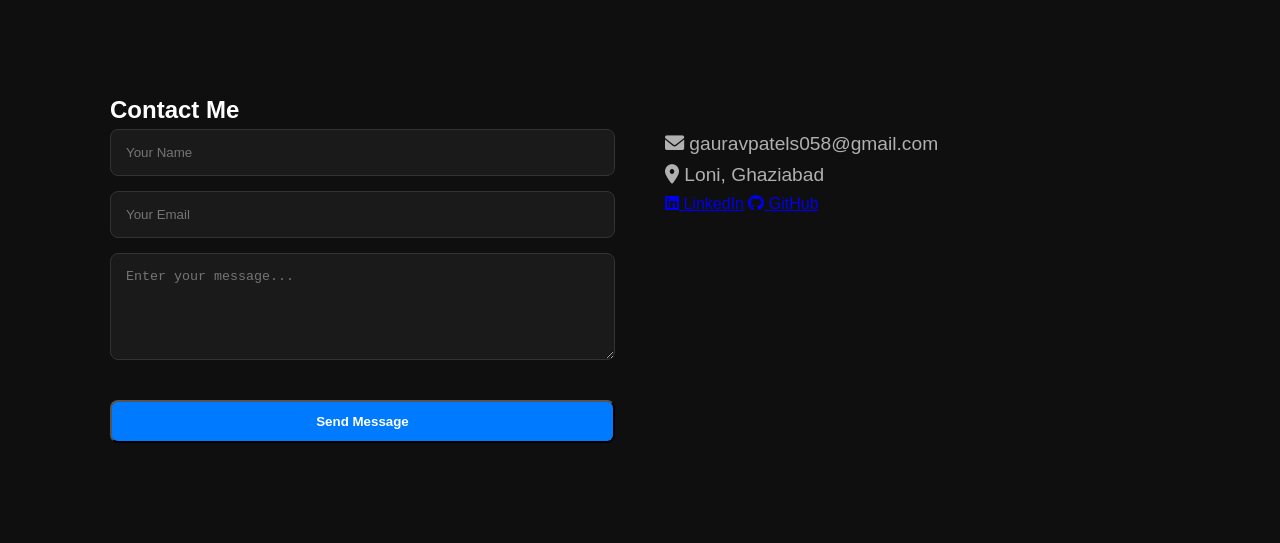
==== commit f1b6ddb3: "Update index.html" ====
--- a/index.html
+++ b/index.html
@@ -24,7 +24,7 @@
         <div class="logo">
             <!-- Ensure image name is 'profile-pic.jpg' or update path here -->
             <a href="index.html" class="nav-img-link">
-                <img src="code02.jpg" id="profilePic" alt="Gaurav Profile" class="nav-profile-img">
+                <img src="code 02.jpg" id="profilePic" alt="Gaurav Profile" class="nav-profile-img">
             </a>
         </div>
 
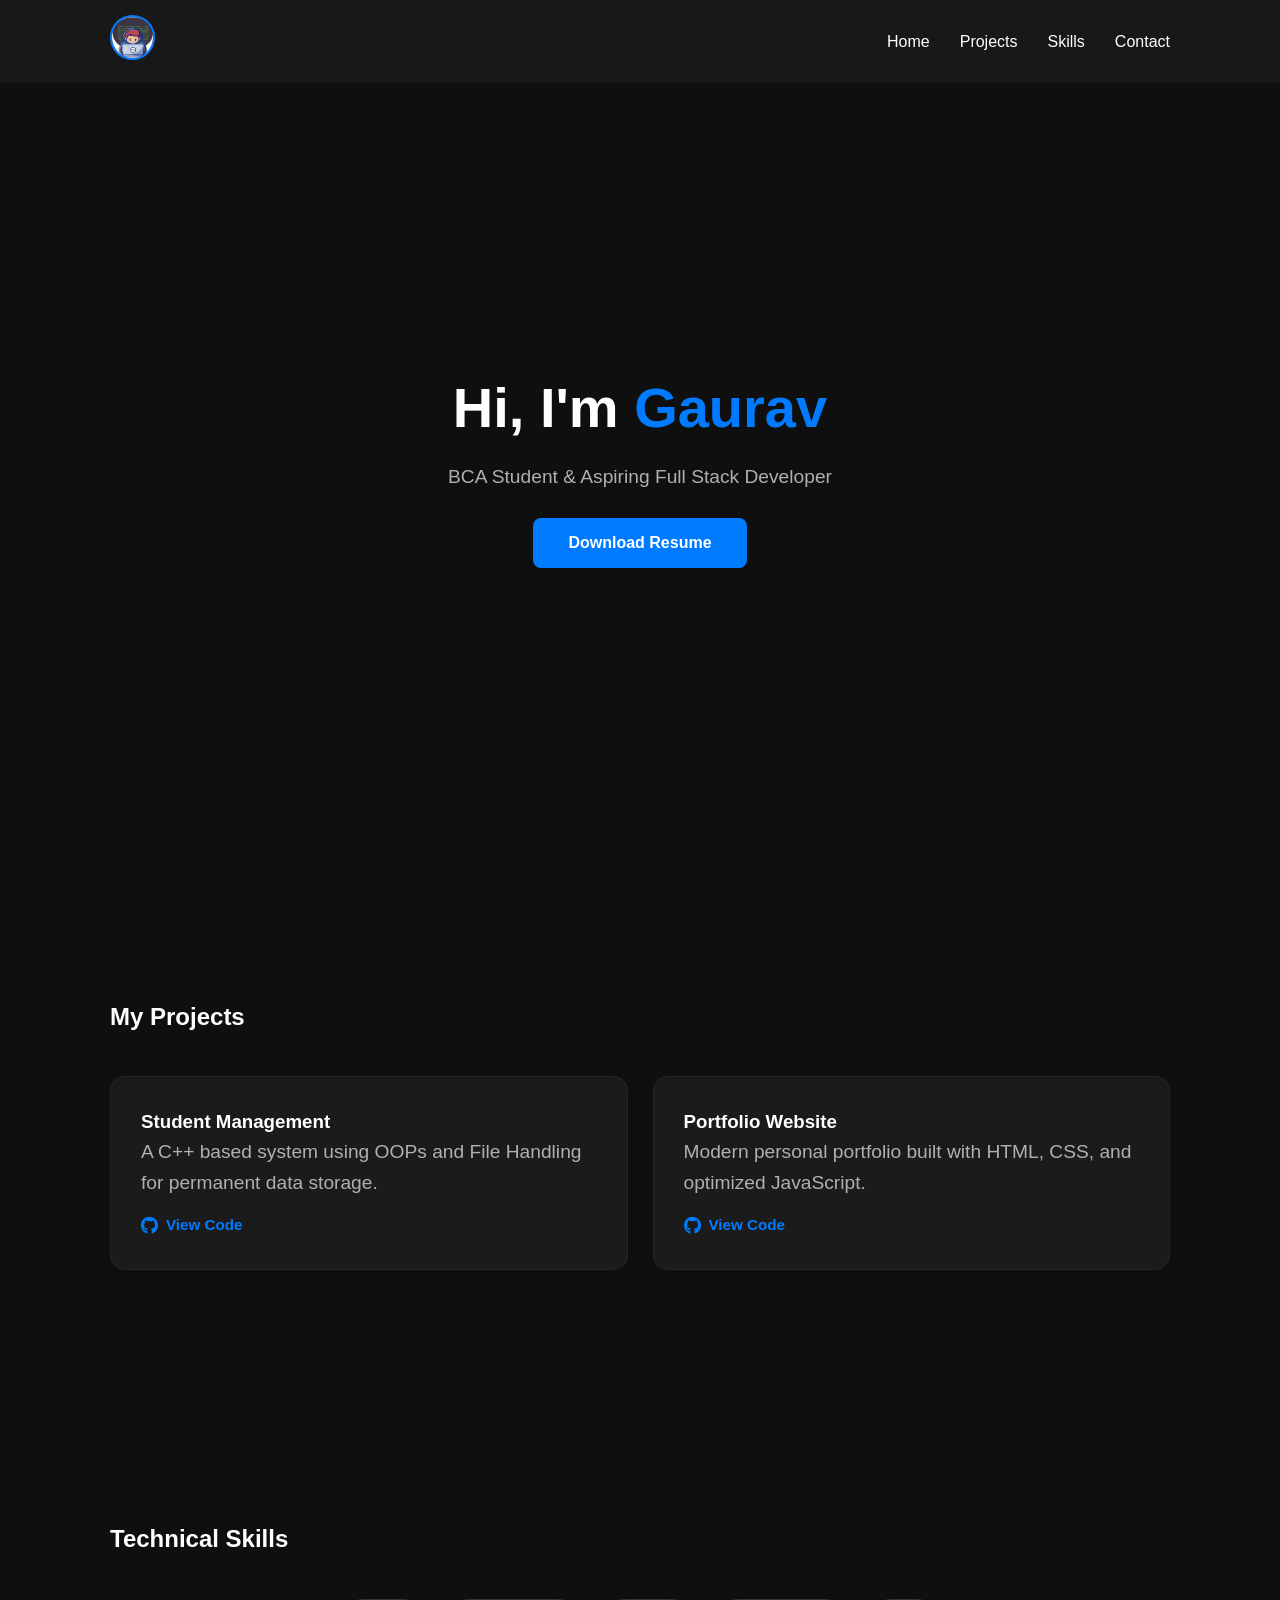
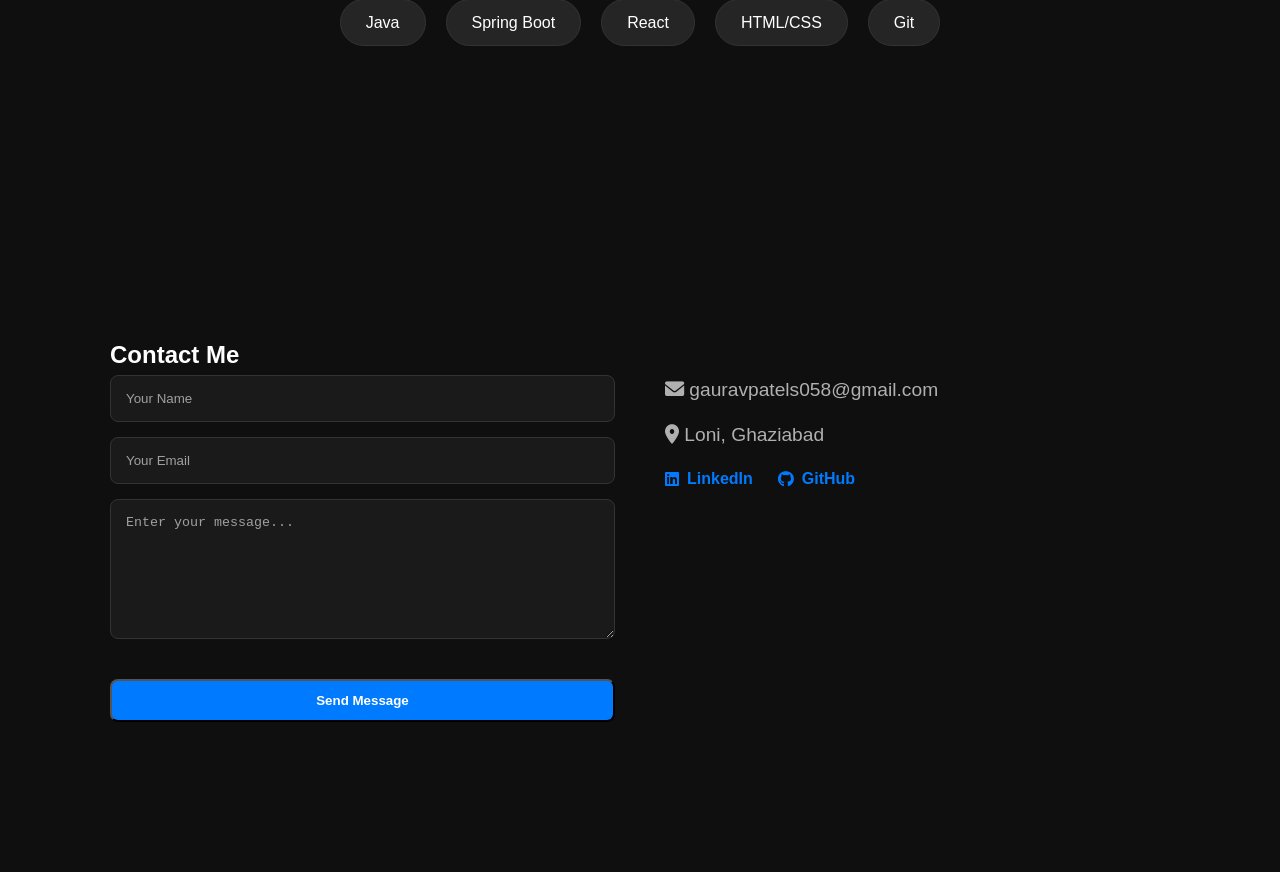
==== commit 99c54ee5: "Update index.html" ====
--- a/index.html
+++ b/index.html
@@ -107,8 +107,8 @@
                     <p><i class="fa-solid fa-envelope"></i> gauravpatels058@gmail.com</p>
                     <p><i class="fa-solid fa-location-dot"></i> Loni, Ghaziabad</p>
                     <div class="social-icons">
-                        <a href="#" target="_blank" rel="noopener noreferrer"><i class="fa-brands fa-linkedin"></i> LinkedIn</a>
-                        <a href="#" target="_blank" rel="noopener noreferrer"><i class="fa-brands fa-github"></i> GitHub</a>
+                        <a href="https://www.linkedin.com/" target="_blank" rel="noopener noreferrer"><i class="fa-brands fa-linkedin"></i> LinkedIn</a>
+                        <a href="https://github.com/" target="_blank" rel="noopener noreferrer"><i class="fa-brands fa-github"></i> GitHub</a>
                     </div>
                 </div>
             </div>
--- a/index1.css
+++ b/index1.css
@@ -89,6 +89,7 @@
 /* ===================== 4. HERO & SECTIONS ===================== */
 section {
     padding: 100px 0;
+    margin-bottom: 50px;
 }
 
 .hero {
@@ -120,6 +121,28 @@
 }
 
 /* ===================== 5. PROJECT CARDS ===================== */
+
+/* Project Link Styling - Fixing visibility issues from screenshot */
+.project-link {
+    display: inline-flex;
+    align-items: center;
+    gap: 8px;
+    margin-top: 15px;
+    font-weight: 600;
+    color: var(--primary-color) !important; /* Blue color jo dark bg par dikhe */
+    text-decoration: none;
+    font-size: 0.95rem;
+    transition: all 0.3s ease;
+}
+
+.project-link:hover {
+    color: var(--text-white) !important;
+    transform: translateX(5px); /* Chota sa animation movement */
+}
+
+.project-link i {
+    font-size: 1.1rem; /* GitHub icon ka size */
+}
 .project-container {
     display: grid;
     grid-template-columns: repeat(auto-fit, minmax(300px, 1fr));
@@ -140,12 +163,14 @@
     border-color: var(--primary-color);
 }
 
-/* ===================== 6. SKILLS & CONTACT ===================== */
+/* ===================== 6. SKILLS & CONTACT (IMPROVED) ===================== */
 .skills-container {
     display: flex;
     flex-wrap: wrap;
-    gap: 15px;
+    gap: 20px;
+    margin: 40px auto; /* Auto center ke liye */
     justify-content: center;
+    max-width: 900px; /* Isse tags line se bahar nahi jayenge */
 }
 
 .skill-tag {
@@ -153,12 +178,18 @@
     padding: 10px 25px;
     border-radius: 50px;
     border: 1px solid #333;
+    transition: 0.3s; /* Hover effect ke liye add kiya */
+}
+
+.skill-tag:hover {
+    border-color: var(--primary-color);
 }
 
 .contact-container {
     display: grid;
     grid-template-columns: 1fr 1fr;
     gap: 50px;
+    align-items: start; /* Content ko top se align rakhega */
 }
 
 .contact-form {
@@ -173,6 +204,18 @@
     border: 1px solid #333;
     color: white;
     border-radius: 8px;
+    width: 100%; /* Ensure full width */
+}
+
+/* Yahan maine LinkedIn/GitHub ka blue color fix karne ke liye ye add kiya hai */
+.contact-info a {
+    color: var(--primary-color) !important;
+    text-decoration: none;
+    font-weight: 600;
+}
+
+.contact-info p {
+    margin-bottom: 15px;
 }
 
 /* ===================== 7. ANIMATIONS & MOBILE ===================== */
@@ -212,5 +255,36 @@
         pointer-events: auto;
     }
 
-    .contact-container { grid-template-columns: 1fr; }
-}
+    .contact-container { 
+        grid-template-columns: 1fr; /* Mobile par stack ho jayega */
+    }
+}
+
+/* 1. Placeholder visibility fix: Isse "Your Name" readable ho jayega */
+.contact-form input::placeholder, 
+.contact-form textarea::placeholder {
+    color: #a0a0a0 !important;
+    opacity: 1;
+}
+
+/* 2. LinkedIn/GitHub links ke beech space badhao */
+.social-icons {
+    display: flex;
+    gap: 25px; /* Inke beech gap badhaya */
+    margin-top: 15px;
+}
+
+/* 3. Icons aur Text ko ek line mein align karo */
+.social-icons a {
+    display: flex;
+    align-items: center;
+    gap: 8px;
+    text-decoration: none;
+    transition: 0.3s;
+}
+
+/* 4. Textarea ko thoda better banaya */
+textarea {
+    resize: vertical; /* Sirf upar-niche bada ho sakega */
+    min-height: 140px;
+}
